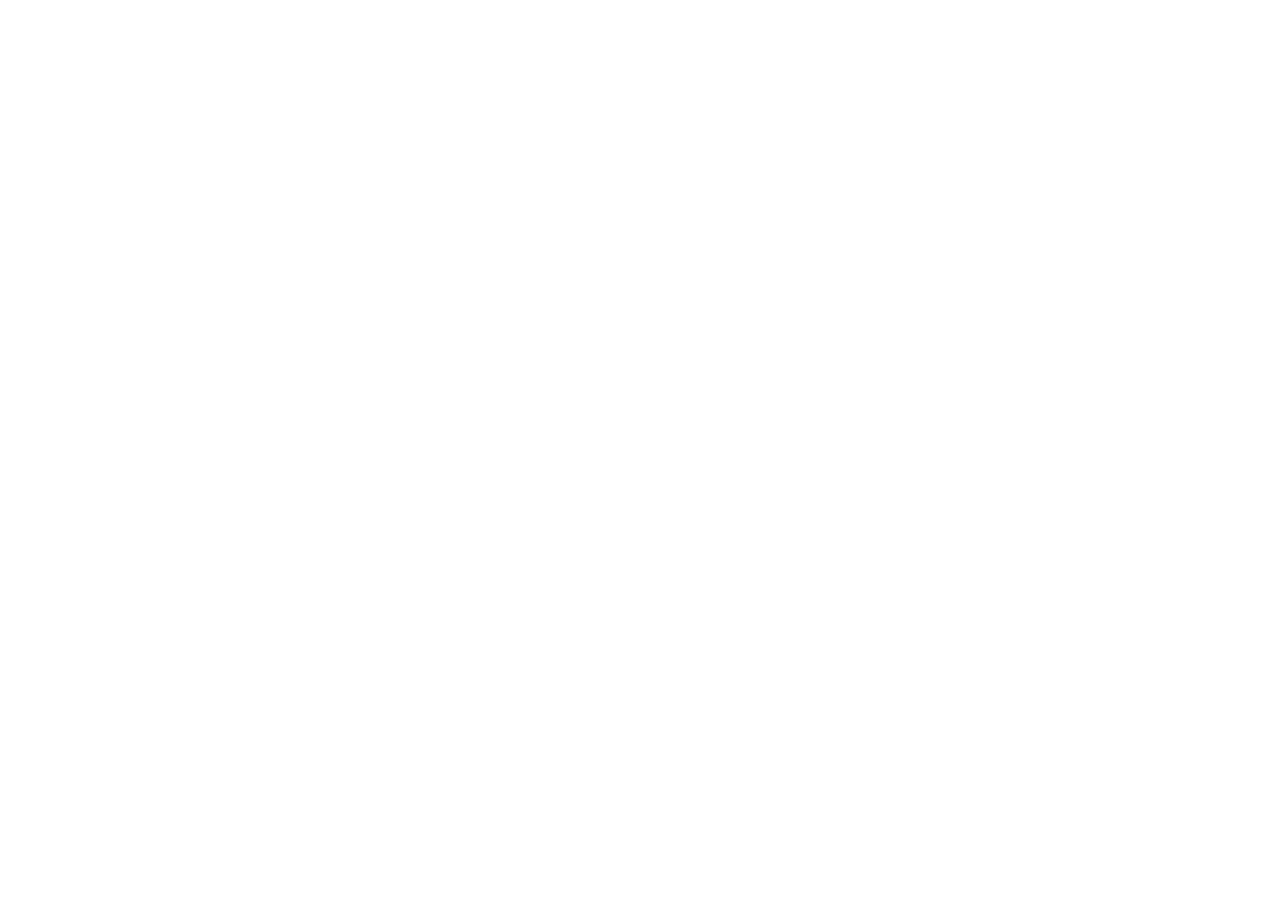
==== index.html @ a3fece27 "Estructura de index" ====
<!DOCTYPE html>
<html lang="en">
<head>
    <meta charset="UTF-8">
    <meta http-equiv="X-UA-Compatible" content="IE=edge">
    <meta name="viewport" content="width=device-width, initial-scale=1.0">
    <link rel="stylesheet" href="css/estilos.css">
    <link rel="stylesheet" href="css/bootstrap.min.css" integrity="sha384-rbsA2VBKQhggwzxH7pPCaAqO46MgnOM80zW1RWuH61DGLwZJEdK2Kadq2F9CUG65" crossorigin="anonymous">
    <title>DentiMax</title>
</head>
<body>
    <script src="js/bootstrap.bundle.min.js" integrity="sha384-kenU1KFdBIe4zVF0s0G1M5b4hcpxyD9F7jL+jjXkk+Q2h455rYXK/7HAuoJl+0I4" crossorigin="anonymous"></script>
</body>
</html>
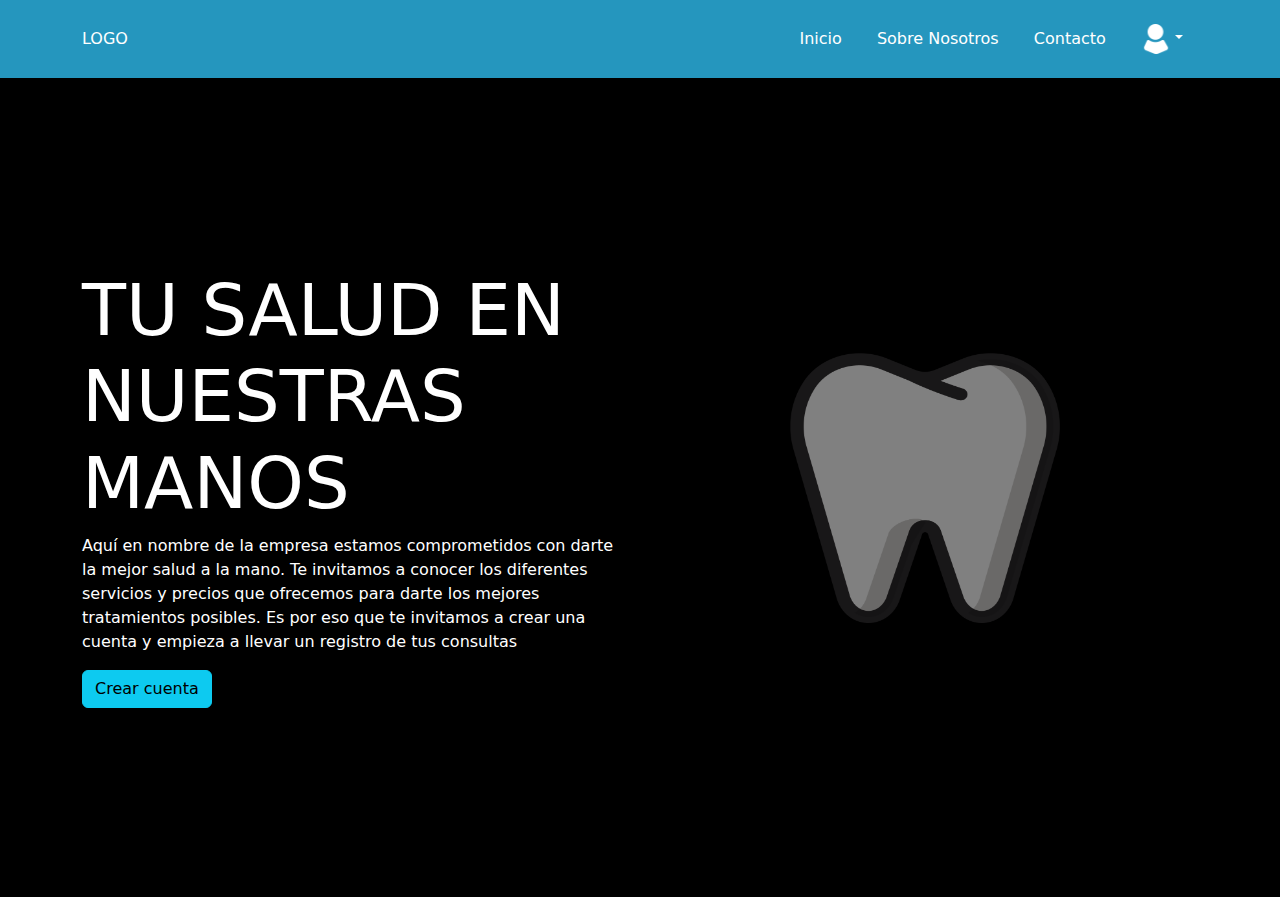
==== commit 8d4997b8: "Diseño de la página de inicio" ====
--- a/index.html
+++ b/index.html
@@ -4,11 +4,46 @@
     <meta charset="UTF-8">
     <meta http-equiv="X-UA-Compatible" content="IE=edge">
     <meta name="viewport" content="width=device-width, initial-scale=1.0">
+    <link rel="stylesheet" href="css/bootstrap.min.css" integrity="sha384-rbsA2VBKQhggwzxH7pPCaAqO46MgnOM80zW1RWuH61DGLwZJEdK2Kadq2F9CUG65" crossorigin="anonymous">
     <link rel="stylesheet" href="css/estilos.css">
-    <link rel="stylesheet" href="css/bootstrap.min.css" integrity="sha384-rbsA2VBKQhggwzxH7pPCaAqO46MgnOM80zW1RWuH61DGLwZJEdK2Kadq2F9CUG65" crossorigin="anonymous">
     <title>DentiMax</title>
 </head>
 <body>
+    <div class="menu">
+        <div class="container">
+            <div class="row justify-content-center align-items-center pt-4 pb-4">
+                <div class="col-2">LOGO</div>
+                <div class="col-10">
+                    <ul class="links">
+                        <li class="elementoMenu"><a href="index.html">Inicio</a></li>
+                        <li class="elementoMenu"><a href="#">Sobre Nosotros</a></li>
+                        <li class="elementoMenu"><a href="#">Contacto</a></li>
+                        <li class="elementoMenu dropdown"><a class="dropdown-toggle" href="#" role="button" data-bs-toggle="dropdown" aria-expanded="false"><img src="img/perfil.png" alt="foto perfil" width="30px" height="30px"></a>
+                            <ul class="dropdown-menu">
+                                <li><a class="dropdown-item" href="#" style="color: black;">Iniciar Sesión</a></li>
+                                <li><a class="dropdown-item" href="#" style="color: black;">Crear Cuenta</a></li>
+                              </ul>
+                        </li>
+                    </ul>
+                </div>
+            </div>
+        </div>
+    </div>
+    <div class="cuerpo">
+        <div class="container">
+            <div class="row justify-content-center align-items-center pt-5 pb-5" style="min-height: 91vh;">
+                <div class="col-6">
+                    <h2 class="display-2">TU SALUD EN NUESTRAS MANOS</h2>
+                    <p>Aquí en nombre de la empresa estamos comprometidos con darte la mejor salud a la mano. Te invitamos a conocer los diferentes servicios y precios que ofrecemos para darte los mejores tratamientos posibles. Es por eso que te invitamos a crear una cuenta y empieza a llevar un registro de tus consultas</p>
+                    <button type="button" class="btn btn-info">Crear cuenta</button>
+                </div>
+                <div class="w-100 d-block d-sm-block d-md-none"></div>
+                <div class="col-6" style="text-align: center;">
+                    <img src="img/diente.png" alt="diente" width="270px" height="270px" style="opacity: 50%;">
+                </div>
+            </div>
+        </div>
+    </div>
     <script src="js/bootstrap.bundle.min.js" integrity="sha384-kenU1KFdBIe4zVF0s0G1M5b4hcpxyD9F7jL+jjXkk+Q2h455rYXK/7HAuoJl+0I4" crossorigin="anonymous"></script>
 </body>
 </html>--- a/css/estilos.css
+++ b/css/estilos.css
@@ -0,0 +1,24 @@
+.menu{
+    background-color: rgb(37, 150, 190);
+    color: white;
+}
+.links{
+    float: right;
+    margin-bottom: 0;
+}
+.elementoMenu{
+    display: inline-block;
+    padding-left: 15px;
+    padding-right: 15px;
+}
+.elementoMenu a{
+    text-decoration: none;
+    color: white;
+}
+.cuerpo{
+    background-color: black;
+    color: white;
+}
+#fondoDiente{
+    background-image: url(../img/diente.png);
+}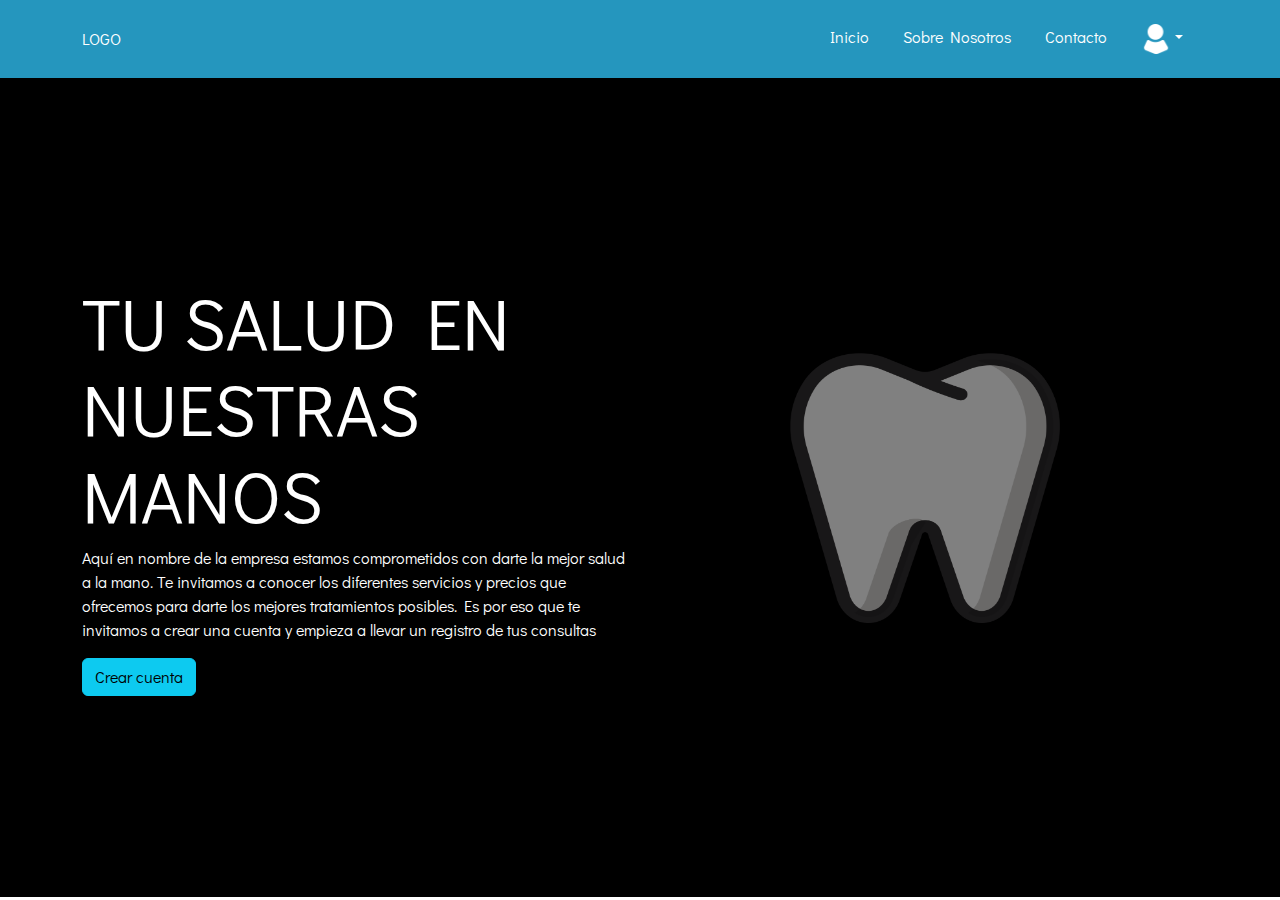
==== commit 693dacff: "Incorporacion de login y registro diseño" ====
--- a/index.html
+++ b/index.html
@@ -20,8 +20,8 @@
                         <li class="elementoMenu"><a href="#">Contacto</a></li>
                         <li class="elementoMenu dropdown"><a class="dropdown-toggle" href="#" role="button" data-bs-toggle="dropdown" aria-expanded="false"><img src="img/perfil.png" alt="foto perfil" width="30px" height="30px"></a>
                             <ul class="dropdown-menu">
-                                <li><a class="dropdown-item" href="#" style="color: black;">Iniciar Sesión</a></li>
-                                <li><a class="dropdown-item" href="#" style="color: black;">Crear Cuenta</a></li>
+                                <li><a class="dropdown-item" href="login.html" style="color: black;">Iniciar Sesión</a></li>
+                                <li><a class="dropdown-item" href="registro.html" style="color: black;">Crear Cuenta</a></li>
                               </ul>
                         </li>
                     </ul>
--- a/css/estilos.css
+++ b/css/estilos.css
@@ -1,3 +1,8 @@
+@import url('https://fonts.googleapis.com/css2?family=Didact+Gothic&family=Montserrat&display=swap');
+
+*{
+    font-family: 'Didact Gothic', sans-serif;
+}
 .menu{
     background-color: rgb(37, 150, 190);
     color: white;
@@ -21,4 +26,15 @@
 }
 #fondoDiente{
     background-image: url(../img/diente.png);
+}
+.fondo{
+    background-image: url(../img/fondo_login.png);
+    background-size: cover;
+    background-repeat: no-repeat;
+    height: 100vh;
+}
+.cuadro{
+    background-image: url(../img/textura_cubo.jpg);
+    background-size: cover;
+    border-radius: 20px;
 }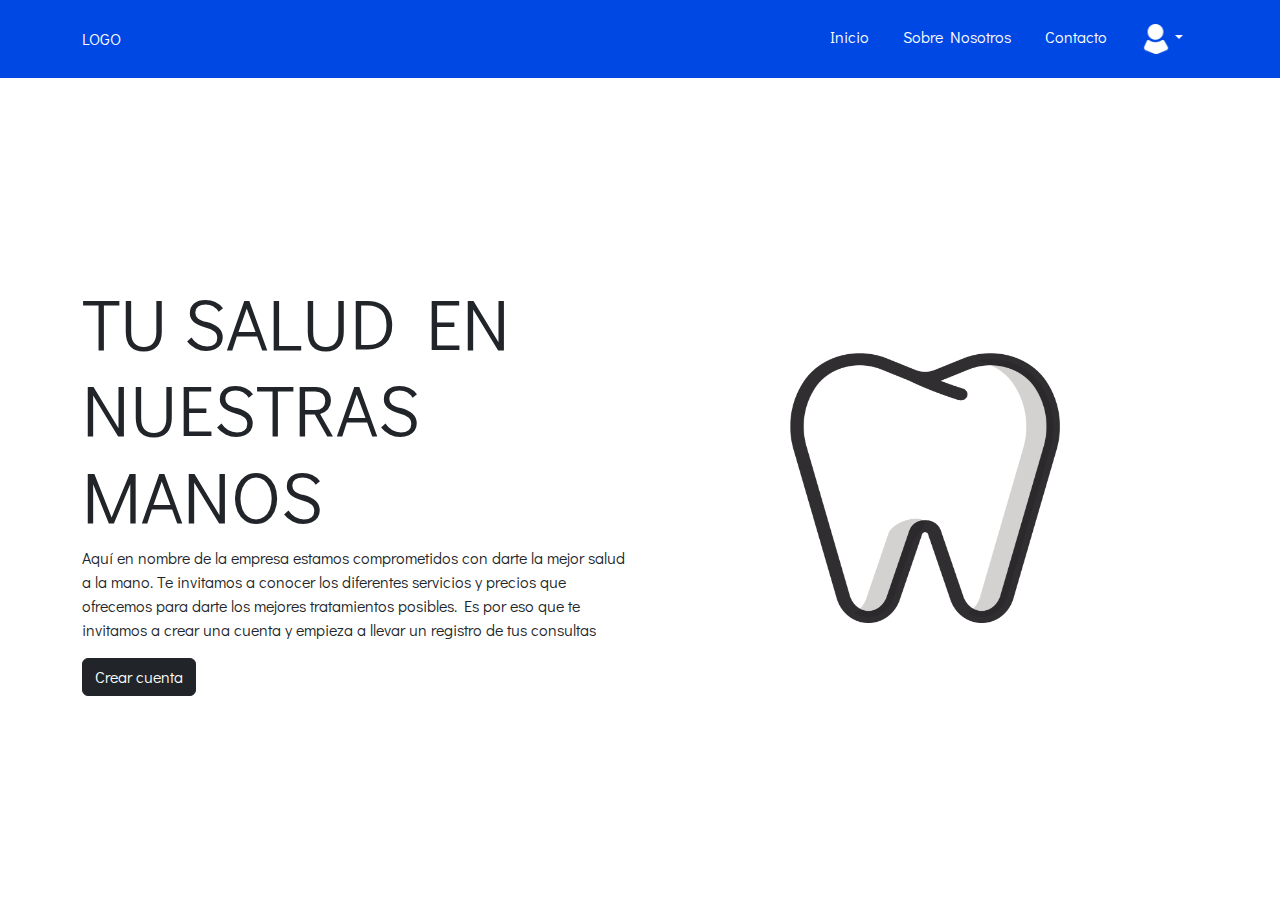
==== commit 72db8d40: "Ajustes de diseño" ====
--- a/index.html
+++ b/index.html
@@ -29,17 +29,17 @@
             </div>
         </div>
     </div>
-    <div class="cuerpo">
+    <div>
         <div class="container">
             <div class="row justify-content-center align-items-center pt-5 pb-5" style="min-height: 91vh;">
-                <div class="col-6">
+                <div class="col-10 col-md-6">
                     <h2 class="display-2">TU SALUD EN NUESTRAS MANOS</h2>
                     <p>Aquí en nombre de la empresa estamos comprometidos con darte la mejor salud a la mano. Te invitamos a conocer los diferentes servicios y precios que ofrecemos para darte los mejores tratamientos posibles. Es por eso que te invitamos a crear una cuenta y empieza a llevar un registro de tus consultas</p>
-                    <button type="button" class="btn btn-info">Crear cuenta</button>
+                    <button type="button" class="btn btn-dark">Crear cuenta</button>
                 </div>
-                <div class="w-100 d-block d-sm-block d-md-none"></div>
-                <div class="col-6" style="text-align: center;">
-                    <img src="img/diente.png" alt="diente" width="270px" height="270px" style="opacity: 50%;">
+                <div class="w-100 d-block d-sm-block d-md-none py-3"></div>
+                <div class="col-10 col-md-6" style="text-align: center;">
+                    <img src="img/diente.png" alt="diente" width="270px" height="270px">
                 </div>
             </div>
         </div>
--- a/css/estilos.css
+++ b/css/estilos.css
@@ -4,7 +4,7 @@
     font-family: 'Didact Gothic', sans-serif;
 }
 .menu{
-    background-color: rgb(37, 150, 190);
+    background-color: rgb(0, 72, 227);
     color: white;
 }
 .links{
@@ -18,10 +18,6 @@
 }
 .elementoMenu a{
     text-decoration: none;
-    color: white;
-}
-.cuerpo{
-    background-color: black;
     color: white;
 }
 #fondoDiente{
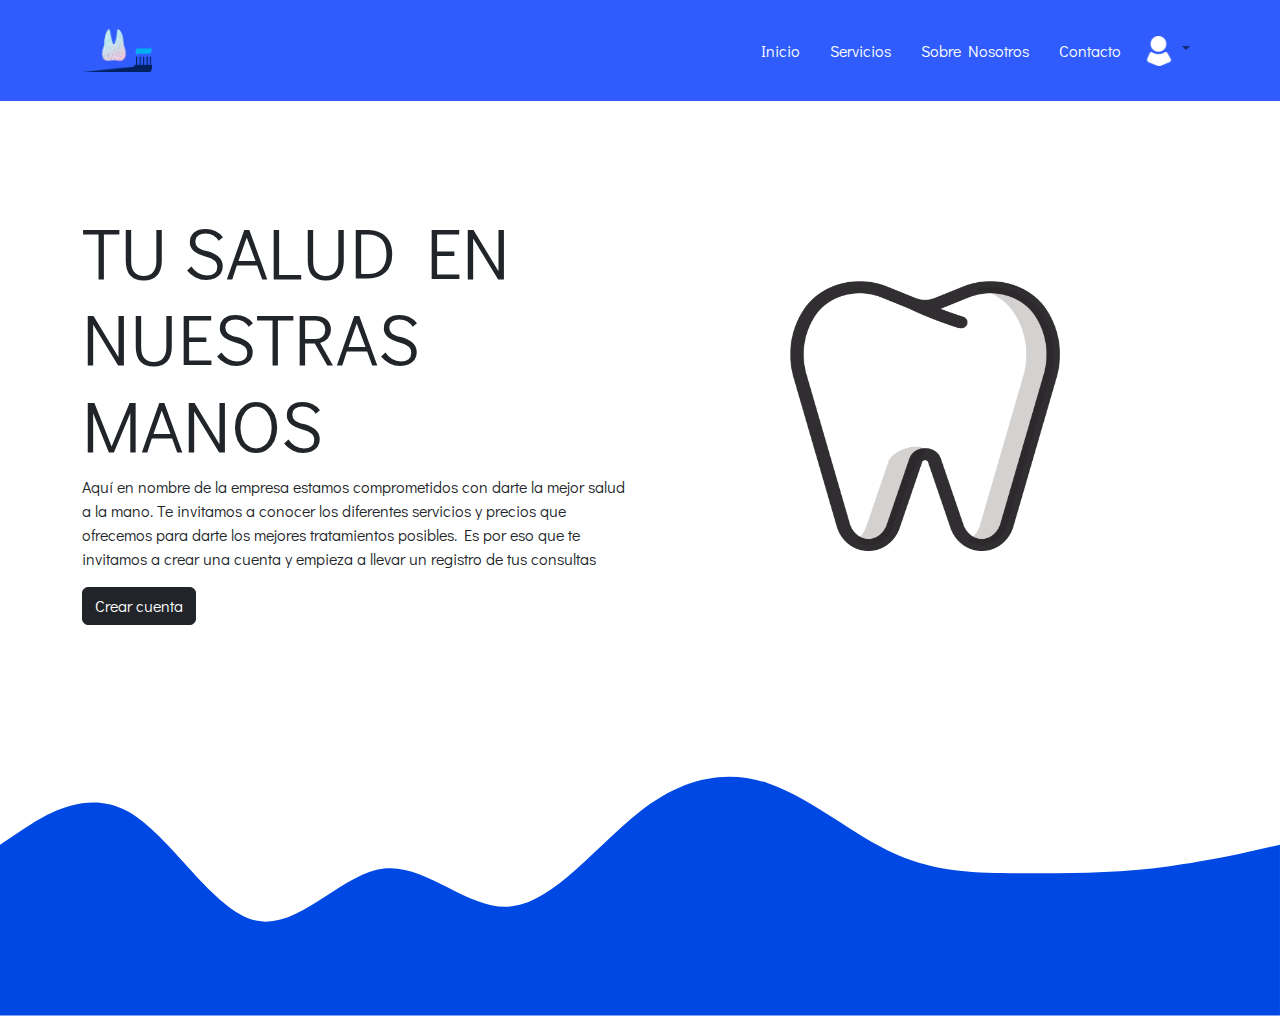
==== commit 0c1f39fb: "Página y funcionamiento de servicios en el panel de dentista" ====
--- a/index.html
+++ b/index.html
@@ -9,29 +9,42 @@
     <title>DentiMax</title>
 </head>
 <body>
-    <div class="menu">
-        <div class="container">
-            <div class="row justify-content-center align-items-center pt-4 pb-4">
-                <div class="col-2">LOGO</div>
-                <div class="col-10">
-                    <ul class="links">
-                        <li class="elementoMenu"><a href="index.html">Inicio</a></li>
-                        <li class="elementoMenu"><a href="#">Sobre Nosotros</a></li>
-                        <li class="elementoMenu"><a href="#">Contacto</a></li>
-                        <li class="elementoMenu dropdown"><a class="dropdown-toggle" href="#" role="button" data-bs-toggle="dropdown" aria-expanded="false"><img src="img/perfil.png" alt="foto perfil" width="30px" height="30px"></a>
-                            <ul class="dropdown-menu">
-                                <li><a class="dropdown-item" href="login.html" style="color: black;">Iniciar Sesión</a></li>
-                                <li><a class="dropdown-item" href="registro.html" style="color: black;">Crear Cuenta</a></li>
-                              </ul>
-                        </li>
-                    </ul>
-                </div>
+    <nav class="navbar navbar-expand-lg bg-body-tertiary menu">
+        <div class="container py-3">
+            <a class="navbar-brand" href="index.html"><img src="img/logo.png" alt="logo" width="70px" height="43.344px"></a>
+            <button class="navbar-toggler" type="button" data-bs-toggle="collapse" data-bs-target="#navbarNavDropdown" aria-controls="navbarNavDropdown" aria-expanded="false" aria-label="Toggle navigation">
+                <span class="navbar-toggler-icon"></span>
+            </button>
+            <div class="collapse navbar-collapse justify-content-end" id="navbarNavDropdown">
+                <ul class="navbar-nav align-items-center">
+                    <li class="nav-item elementoMenu">
+                        <a href="index.html" aria-current="page">Inicio</a>
+                    </li>
+                    <li class="nav-item elementoMenu">
+                        <a href="servicios.html" aria-current="page">Servicios</a>
+                    </li>
+                    <li class="nav-item elementoMenu">
+                        <a href="#" aria-current="page">Sobre Nosotros</a>
+                    </li>
+                    <li class="nav-item elementoMenu">
+                        <a href="#" aria-current="page">Contacto</a>
+                    </li>
+                    <li class="nav-item dropdown">
+                        <a class="nav-link dropdown-toggle" href="#" role="button" data-bs-toggle="dropdown" aria-expanded="false">
+                            <img src="img/perfil.png" alt="foto perfil" width="30px" height="30px">
+                        </a>
+                        <ul class="dropdown-menu">
+                          <li><a class="dropdown-item" href="login.html">Iniciar Sesión</a></li>
+                          <li><a class="dropdown-item" href="registro.html">Registrarse</a></li>
+                        </ul>
+                    </li>
+                </ul>
             </div>
         </div>
-    </div>
+    </nav>
     <div>
         <div class="container">
-            <div class="row justify-content-center align-items-center pt-5 pb-5" style="min-height: 91vh;">
+            <div class="row justify-content-center align-items-center py-3" style="min-height: 70vh;">
                 <div class="col-10 col-md-6">
                     <h2 class="display-2">TU SALUD EN NUESTRAS MANOS</h2>
                     <p>Aquí en nombre de la empresa estamos comprometidos con darte la mejor salud a la mano. Te invitamos a conocer los diferentes servicios y precios que ofrecemos para darte los mejores tratamientos posibles. Es por eso que te invitamos a crear una cuenta y empieza a llevar un registro de tus consultas</p>
@@ -44,6 +57,12 @@
             </div>
         </div>
     </div>
+    <div>
+        <svg xmlns="http://www.w3.org/2000/svg" viewBox="0 0 1440 320"><path fill="#0048e3" fill-opacity="1" d="M0,128L24,112C48,96,96,64,144,90.7C192,117,240,203,288,213.3C336,224,384,160,432,154.7C480,149,528,203,576,197.3C624,192,672,128,720,90.7C768,53,816,43,864,58.7C912,75,960,117,1008,138.7C1056,160,1104,160,1152,160C1200,160,1248,160,1296,154.7C1344,149,1392,139,1416,133.3L1440,128L1440,320L1416,320C1392,320,1344,320,1296,320C1248,320,1200,320,1152,320C1104,320,1056,320,1008,320C960,320,912,320,864,320C816,320,768,320,720,320C672,320,624,320,576,320C528,320,480,320,432,320C384,320,336,320,288,320C240,320,192,320,144,320C96,320,48,320,24,320L0,320Z"></path></svg>
+        <div class="container">
+        </div>
+    </div>
+    <script src="https://code.jquery.com/jquery-3.6.4.js" integrity="sha256-a9jBBRygX1Bh5lt8GZjXDzyOB+bWve9EiO7tROUtj/E=" crossorigin="anonymous"></script>
     <script src="js/bootstrap.bundle.min.js" integrity="sha384-kenU1KFdBIe4zVF0s0G1M5b4hcpxyD9F7jL+jjXkk+Q2h455rYXK/7HAuoJl+0I4" crossorigin="anonymous"></script>
 </body>
 </html>--- a/css/estilos.css
+++ b/css/estilos.css
@@ -4,21 +4,36 @@
     font-family: 'Didact Gothic', sans-serif;
 }
 .menu{
-    background-color: rgb(0, 72, 227);
+    background-color: hsl( 227deg 98% 59% );
     color: white;
+}
+.completo{
+    height: 100vh;
 }
 .links{
     float: right;
-    margin-bottom: 0;
 }
 .elementoMenu{
     display: inline-block;
     padding-left: 15px;
     padding-right: 15px;
 }
+.elementoSubMenu{
+    display: inline-block;
+    padding-right: 30px;
+}
 .elementoMenu a{
     text-decoration: none;
     color: white;
+}
+.elementoSubMenu a{
+    text-decoration: none;
+}
+.elementoSubMenu a:hover{
+    color: rgb(52, 52, 52);
+}
+.pantallas{
+    margin: 0;
 }
 #fondoDiente{
     background-image: url(../img/diente.png);
@@ -27,10 +42,35 @@
     background-image: url(../img/fondo_login.png);
     background-size: cover;
     background-repeat: no-repeat;
-    height: 100vh;
+    min-height: 100vh;
 }
 .cuadro{
     background-image: url(../img/textura_cubo.jpg);
     background-size: cover;
     border-radius: 20px;
+}
+.servicio{
+    box-shadow: 0px 0.3px rgb(41, 41, 41);
+}
+.precio{
+    font-size: 25px;
+    text-decoration: underline;
+}
+.sombra{
+    box-shadow: 0px 0.3px rgb(88, 88, 88);
+}
+.textoNegro{
+    color: black;
+}
+.textoBlanco{
+    color: white;
+}
+.textoCentro{
+    text-align: center;
+}
+.enlaces{
+    text-decoration: none;
+}
+.error{
+    color: red;
 }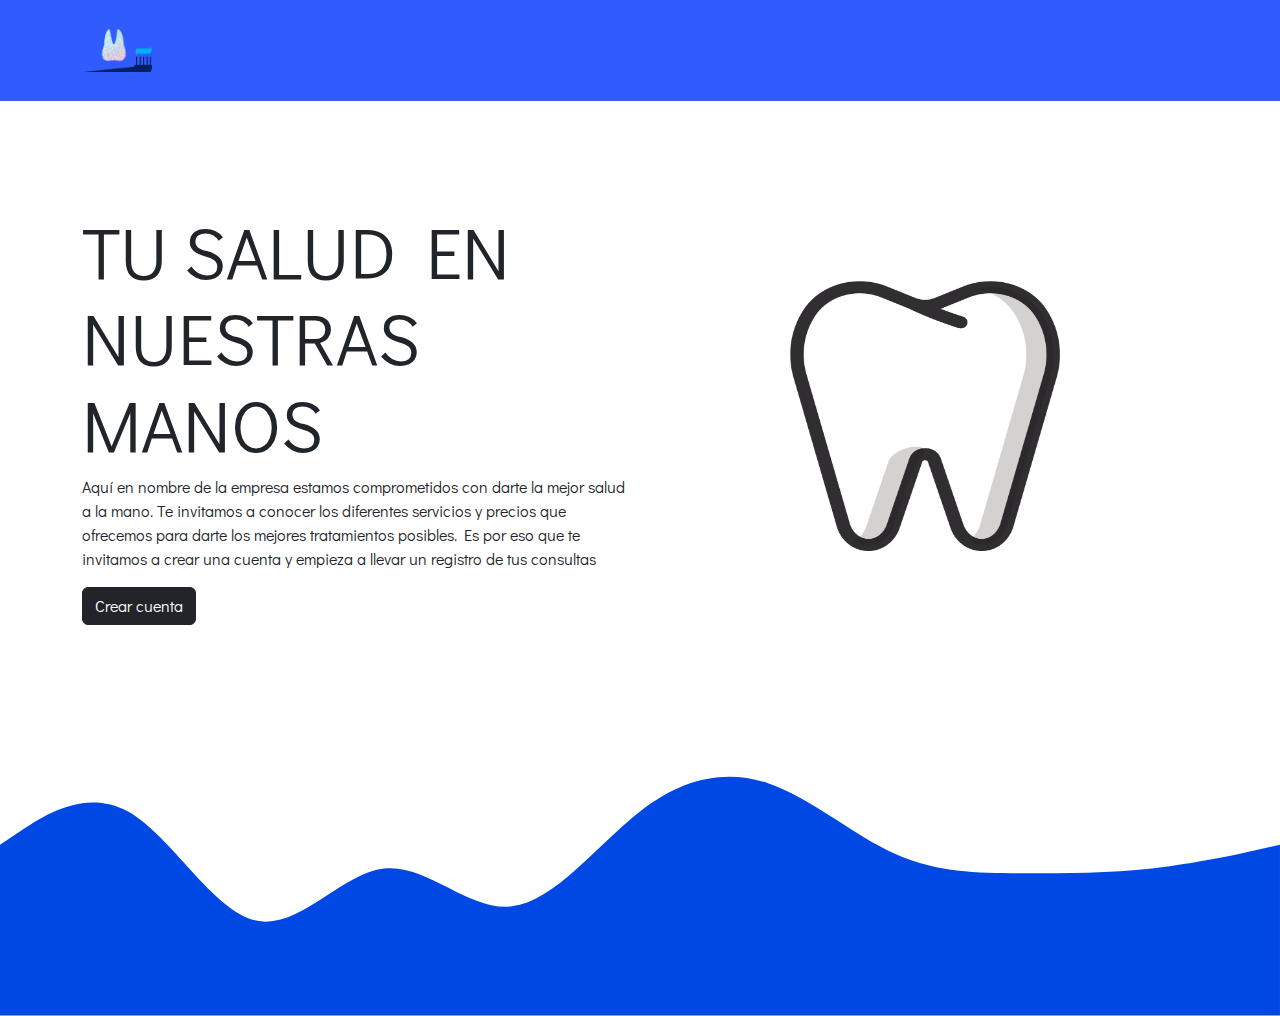
==== commit 1282d732: "Actualizado" ====
--- a/index.html
+++ b/index.html
@@ -16,29 +16,7 @@
                 <span class="navbar-toggler-icon"></span>
             </button>
             <div class="collapse navbar-collapse justify-content-end" id="navbarNavDropdown">
-                <ul class="navbar-nav align-items-center">
-                    <li class="nav-item elementoMenu">
-                        <a href="index.html" aria-current="page">Inicio</a>
-                    </li>
-                    <li class="nav-item elementoMenu">
-                        <a href="servicios.html" aria-current="page">Servicios</a>
-                    </li>
-                    <li class="nav-item elementoMenu">
-                        <a href="#" aria-current="page">Sobre Nosotros</a>
-                    </li>
-                    <li class="nav-item elementoMenu">
-                        <a href="#" aria-current="page">Contacto</a>
-                    </li>
-                    <li class="nav-item dropdown">
-                        <a class="nav-link dropdown-toggle" href="#" role="button" data-bs-toggle="dropdown" aria-expanded="false">
-                            <img src="img/perfil.png" alt="foto perfil" width="30px" height="30px">
-                        </a>
-                        <ul class="dropdown-menu">
-                          <li><a class="dropdown-item" href="login.html">Iniciar Sesión</a></li>
-                          <li><a class="dropdown-item" href="registro.html">Registrarse</a></li>
-                        </ul>
-                    </li>
-                </ul>
+                
             </div>
         </div>
     </nav>
@@ -64,5 +42,6 @@
     </div>
     <script src="https://code.jquery.com/jquery-3.6.4.js" integrity="sha256-a9jBBRygX1Bh5lt8GZjXDzyOB+bWve9EiO7tROUtj/E=" crossorigin="anonymous"></script>
     <script src="js/bootstrap.bundle.min.js" integrity="sha384-kenU1KFdBIe4zVF0s0G1M5b4hcpxyD9F7jL+jjXkk+Q2h455rYXK/7HAuoJl+0I4" crossorigin="anonymous"></script>
+    <script src="js/index.js"></script>
 </body>
 </html>--- a/css/estilos.css
+++ b/css/estilos.css
@@ -54,10 +54,13 @@
 }
 .precio{
     font-size: 25px;
-    text-decoration: underline;
+    color: green;
 }
 .sombra{
     box-shadow: 0px 0.3px rgb(88, 88, 88);
+}
+.sombraDerecha{
+    box-shadow: 0.3px 0px 0px 0px rgb(88, 88, 88);
 }
 .textoNegro{
     color: black;
@@ -73,4 +76,44 @@
 }
 .error{
     color: red;
+}
+.titulo{
+    font-size: 30px;
+    font-weight: bold;
+}
+.descripcion{
+    font-size: 20px;
+}
+.redondo{
+    border-radius: 1em;
+    overflow: hidden;
+}
+.bordeTabla{
+    border: black 1px solid;
+    text-align: center;
+}
+.primeraFila{
+    background-color: hsl(227deg 98% 59%);
+    color: white;
+    text-align: center;
+}
+.segundaFila{
+    background-color: hsl(227, 100%, 74%);
+}
+.casillaNoDisponible{
+    background-color: rgb(141, 141, 141);
+}
+.casillaLlena{
+    background-color: rgb(255, 113, 113);
+}
+.casillaDisponible{
+    background-color: white;
+}
+.casillaDisponible:hover{
+    background-color: rgb(207, 207, 207);
+    text-decoration: underline;
+    cursor: pointer;
+}
+.casillaSeleccionada{
+    background-color: rgb(247, 248, 156);
 }